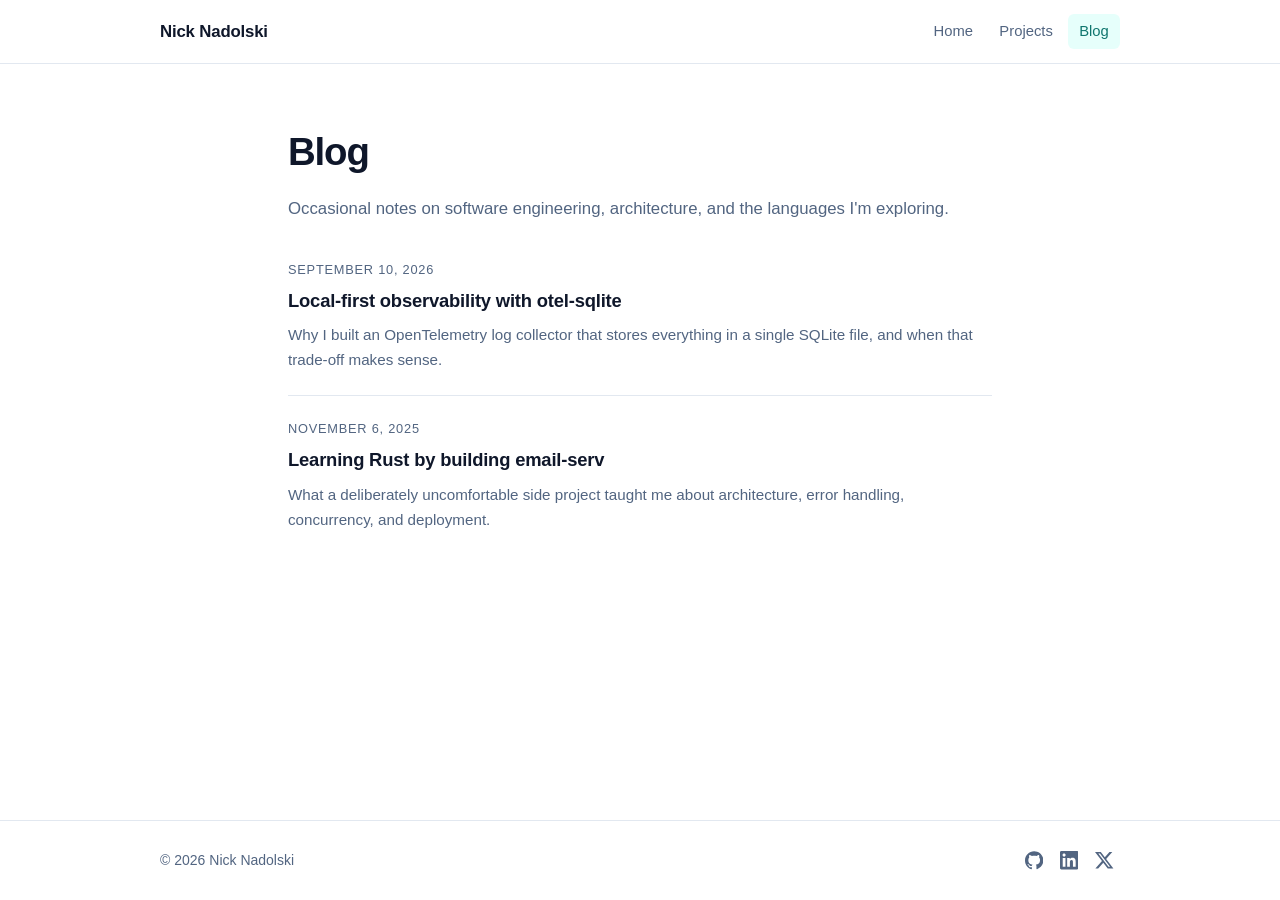
==== blogs.html @ 247a9c35 "Revamp site: framework-free design, projects and blog pages" ====
<!DOCTYPE html>
<html lang="en">

<head>
  <meta charset="UTF-8" />
  <meta name="viewport" content="width=device-width, initial-scale=1.0" />
  <title>Blog — Nick Nadolski</title>
  <meta name="description" content="Notes on software engineering, architecture, and the languages I'm exploring." />
  <link rel="icon" type="image/x-icon" href="favicon.ico" />
  <link rel="stylesheet" href="css/style.css" />
</head>

<body>
  <a class="skip-link" href="#main">Skip to content</a>

  <header class="site-header">
    <div class="container header-inner">
      <a class="brand" href="index.html">Nick Nadolski</a>
      <nav class="nav" aria-label="Main">
        <a href="index.html">Home</a>
        <a href="projects.html">Projects</a>
        <a href="blogs.html" aria-current="page">Blog</a>
      </nav>
    </div>
  </header>

  <main id="main">
    <div class="container-narrow">
      <header class="page-header">
        <h1>Blog</h1>
        <p>Occasional notes on software engineering, architecture, and the languages I'm exploring.</p>
      </header>

      <ul class="post-list">
        <li>
          <time datetime="2026-09-10">September 10, 2026</time>
          <h3><a href="blog/otel-sqlite-local-first-observability.html">Local-first observability with otel-sqlite</a></h3>
          <p>Why I built an OpenTelemetry log collector that stores everything in a single SQLite file, and when that
            trade-off makes sense.</p>
        </li>
        <li>
          <time datetime="2025-11-06">November 6, 2025</time>
          <h3><a href="blog/learning-rust-email-serv.html">Learning Rust by building email-serv</a></h3>
          <p>What a deliberately uncomfortable side project taught me about architecture, error handling, concurrency,
            and deployment.</p>
        </li>
      </ul>
    </div>
  </main>

  <footer class="site-footer">
    <div class="container footer-inner">
      <span>© <span data-year>2026</span> Nick Nadolski</span>
      <div class="social">
        <a href="https://github.com/nicknad" target="_blank" rel="noopener" aria-label="GitHub">
          <svg viewBox="0 0 24 24" aria-hidden="true">
            <path
              d="M12 .297c-6.63 0-12 5.373-12 12 0 5.303 3.438 9.8 8.205 11.385.6.113.82-.258.82-.577 0-.285-.01-1.04-.015-2.04-3.338.724-4.042-1.61-4.042-1.61C4.422 18.07 3.633 17.7 3.633 17.7c-1.087-.744.084-.729.084-.729 1.205.084 1.838 1.236 1.838 1.236 1.07 1.835 2.809 1.305 3.495.998.108-.776.417-1.305.76-1.605-2.665-.3-5.466-1.332-5.466-5.93 0-1.31.465-2.38 1.235-3.22-.135-.303-.54-1.523.105-3.176 0 0 1.005-.322 3.3 1.23.96-.267 1.98-.399 3-.405 1.02.006 2.04.138 3 .405 2.28-1.552 3.285-1.23 3.285-1.23.645 1.653.24 2.873.12 3.176.765.84 1.23 1.91 1.23 3.22 0 4.61-2.805 5.625-5.475 5.92.42.36.81 1.096.81 2.22 0 1.606-.015 2.896-.015 3.286 0 .315.21.69.825.57C20.565 22.092 24 17.592 24 12.297c0-6.627-5.373-12-12-12" />
          </svg>
        </a>
        <a href="https://www.linkedin.com/in/nick-nadolski-91697a120/" target="_blank" rel="noopener" aria-label="LinkedIn">
          <svg viewBox="0 0 24 24" aria-hidden="true">
            <path
              d="M20.447 20.452h-3.554v-5.569c0-1.328-.027-3.037-1.852-3.037-1.853 0-2.136 1.445-2.136 2.939v5.667H9.351V9h3.414v1.561h.046c.477-.9 1.637-1.85 3.37-1.85 3.601 0 4.267 2.37 4.267 5.455v6.286zM5.337 7.433c-1.144 0-2.063-.926-2.063-2.065 0-1.138.92-2.063 2.063-2.063 1.14 0 2.064.925 2.064 2.063 0 1.139-.925 2.065-2.064 2.065zm1.782 13.019H3.555V9h3.564v11.452zM22.225 0H1.771C.792 0 0 .774 0 1.729v20.542C0 23.227.792 24 1.771 24h20.451C23.2 24 24 23.227 24 22.271V1.729C24 .774 23.2 0 22.222 0h.003z" />
          </svg>
        </a>
        <a href="https://x.com/nick_nadolski" target="_blank" rel="noopener" aria-label="X">
          <svg viewBox="0 0 24 24" aria-hidden="true">
            <path
              d="M18.901 1.153h3.68l-8.04 9.19L24 22.846h-7.406l-5.8-7.584-6.638 7.584H.474l8.6-9.83L0 1.154h7.594l5.243 6.932ZM17.61 20.644h2.039L6.486 3.24H4.298Z" />
          </svg>
        </a>
      </div>
    </div>
  </footer>

  <script src="js/main.js"></script>
</body>

</html>
---- css/style.css ----
:root {
  color-scheme: light dark;
  --bg: #ffffff;
  --surface: #f8fafc;
  --text: #0f172a;
  --muted: #526581;
  --border: #e2e8f0;
  --accent: #0f766e;
  --accent-soft: #e6fffb;
  --button-text: #ffffff;
}

@media (prefers-color-scheme: dark) {
  :root {
    --bg: #0b1120;
    --surface: #111827;
    --text: #e5e7eb;
    --muted: #9ca3af;
    --border: #1f2937;
    --accent: #2dd4bf;
    --accent-soft: rgba(45, 212, 191, 0.12);
    --button-text: #04211e;
  }
}

* {
  box-sizing: border-box;
}

body {
  margin: 0;
  min-height: 100vh;
  display: flex;
  flex-direction: column;
  font-family: -apple-system, BlinkMacSystemFont, "Segoe UI", Roboto, "Helvetica Neue", Arial, sans-serif;
  font-size: 16px;
  line-height: 1.65;
  color: var(--text);
  background-color: var(--bg);
  -webkit-font-smoothing: antialiased;
}

main {
  flex: 1 0 auto;
}

a {
  color: var(--accent);
}

a:focus-visible {
  outline: 2px solid var(--accent);
  outline-offset: 2px;
  border-radius: 4px;
}

.skip-link {
  position: absolute;
  left: -9999px;
  top: 0;
  z-index: 20;
  padding: 0.5rem 1rem;
  background: var(--accent);
  color: var(--button-text);
  text-decoration: none;
  border-radius: 0 0 8px 0;
}

.skip-link:focus {
  left: 0;
}

.container {
  width: min(100% - 2.5rem, 60rem);
  margin-inline: auto;
}

.container-narrow {
  width: min(100% - 2.5rem, 44rem);
  margin-inline: auto;
}

.site-header {
  position: sticky;
  top: 0;
  z-index: 10;
  background: var(--bg);
  border-bottom: 1px solid var(--border);
}

.header-inner {
  display: flex;
  align-items: center;
  justify-content: space-between;
  flex-wrap: wrap;
  gap: 0.5rem 1.5rem;
  padding-block: 0.85rem;
}

.brand {
  font-size: 1.05rem;
  font-weight: 700;
  letter-spacing: -0.01em;
  color: var(--text);
  text-decoration: none;
}

.brand:hover {
  color: var(--accent);
}

.nav {
  display: flex;
  gap: 0.25rem;
}

.nav a {
  padding: 0.35rem 0.7rem;
  border-radius: 6px;
  color: var(--muted);
  font-size: 0.925rem;
  font-weight: 500;
  text-decoration: none;
}

.nav a:hover {
  color: var(--text);
  background: var(--surface);
}

.nav a[aria-current="page"] {
  color: var(--accent);
  background: var(--accent-soft);
}

.hero {
  padding-block: 4.5rem 3.5rem;
}

.eyebrow {
  margin: 0 0 0.75rem;
  color: var(--accent);
  font-size: 0.9rem;
  font-weight: 600;
  letter-spacing: 0.02em;
}

.hero h1 {
  margin: 0 0 1rem;
  font-size: clamp(2rem, 5vw, 2.75rem);
  line-height: 1.15;
  letter-spacing: -0.03em;
}

.lead {
  margin: 0 0 1rem;
  max-width: 42rem;
  font-size: 1.1rem;
  color: var(--muted);
}

.lead:last-of-type {
  margin-bottom: 0;
}

.actions {
  display: flex;
  flex-wrap: wrap;
  gap: 0.75rem;
  margin-top: 1.75rem;
}

.button {
  display: inline-block;
  padding: 0.6rem 1.1rem;
  border: 1px solid transparent;
  border-radius: 8px;
  background: var(--accent);
  color: var(--button-text);
  font-size: 0.925rem;
  font-weight: 600;
  text-decoration: none;
}

.button:hover {
  filter: brightness(1.08);
}

.button.secondary {
  background: transparent;
  border-color: var(--border);
  color: var(--text);
}

.button.secondary:hover {
  border-color: var(--accent);
  color: var(--accent);
}

.page-header {
  padding-block: 3.5rem 2.25rem;
}

.page-header h1 {
  margin: 0 0 0.75rem;
  font-size: clamp(1.9rem, 4.5vw, 2.4rem);
  letter-spacing: -0.03em;
}

.page-header p {
  margin: 0;
  max-width: 42rem;
  color: var(--muted);
  font-size: 1.05rem;
}

.section {
  padding-block: 2.75rem;
  border-top: 1px solid var(--border);
}

.hero + .section {
  border-top: none;
}

.section h2 {
  margin: 0 0 1.5rem;
  font-size: 1.3rem;
  letter-spacing: -0.015em;
}

.timeline {
  margin: 0;
  padding: 0;
  list-style: none;
}

.timeline li {
  padding: 0.9rem 0;
  border-bottom: 1px solid var(--border);
}

.timeline li:first-child {
  padding-top: 0;
}

.timeline li:last-child {
  padding-bottom: 0;
  border-bottom: none;
}

.timeline .role {
  font-weight: 600;
}

.timeline .meta {
  color: var(--muted);
  font-size: 0.9rem;
}

.project-grid {
  display: grid;
  grid-template-columns: repeat(auto-fill, minmax(15.5rem, 1fr));
  gap: 1rem;
}

.project-card {
  display: flex;
  flex-direction: column;
  gap: 0.6rem;
  padding: 1.15rem 1.25rem;
  background: var(--surface);
  border: 1px solid var(--border);
  border-radius: 10px;
  transition: border-color 0.15s ease, transform 0.15s ease;
}

.project-card:hover {
  border-color: var(--accent);
  transform: translateY(-1px);
}

.project-card h3 {
  margin: 0;
  font-size: 1rem;
  letter-spacing: -0.01em;
}

.project-card h3 a {
  color: var(--text);
  text-decoration: none;
}

.project-card h3 a:hover {
  color: var(--accent);
}

.project-card p {
  flex: 1;
  margin: 0;
  color: var(--muted);
  font-size: 0.925rem;
  line-height: 1.55;
}

.lang {
  display: inline-flex;
  align-items: center;
  gap: 0.45rem;
  color: var(--muted);
  font-size: 0.8rem;
}

.lang .dot {
  display: inline-block;
  width: 0.65rem;
  height: 0.65rem;
  border-radius: 50%;
}

.more {
  margin: 1.5rem 0 0;
  font-size: 0.925rem;
}

.more a {
  font-weight: 600;
  text-decoration: none;
}

.more a:hover {
  text-decoration: underline;
}

.post-list {
  margin: 0;
  padding: 0;
  list-style: none;
}

.post-list li {
  padding: 1.4rem 0;
  border-bottom: 1px solid var(--border);
}

.post-list li:first-child {
  padding-top: 0;
}

.post-list li:last-child {
  border-bottom: none;
}

.post-list time {
  display: block;
  color: var(--muted);
  font-size: 0.8rem;
  text-transform: uppercase;
  letter-spacing: 0.06em;
}

.post-list h3 {
  margin: 0.35rem 0 0.4rem;
  font-size: 1.15rem;
  letter-spacing: -0.01em;
}

.post-list h3 a {
  color: var(--text);
  text-decoration: none;
}

.post-list h3 a:hover {
  color: var(--accent);
}

.post-list p {
  margin: 0;
  color: var(--muted);
  font-size: 0.95rem;
}

.article {
  padding-block: 3.5rem 1rem;
}

.article-header {
  margin-bottom: 2rem;
}

.article-header h1 {
  margin: 0 0 0.6rem;
  font-size: clamp(1.75rem, 4vw, 2.25rem);
  line-height: 1.2;
  letter-spacing: -0.025em;
}

.article-meta {
  color: var(--muted);
  font-size: 0.9rem;
}

.article-content {
  font-size: 1.05rem;
}

.article-content h2 {
  margin: 2.25rem 0 0.75rem;
  font-size: 1.3rem;
  letter-spacing: -0.015em;
}

.article-content p,
.article-content ul {
  margin: 0 0 1.15rem;
}

.article-content ul {
  padding-left: 1.25rem;
}

.article-content li {
  margin-bottom: 0.4rem;
}

.article-content code {
  padding: 0.1em 0.35em;
  background: var(--surface);
  border: 1px solid var(--border);
  border-radius: 5px;
  font-family: ui-monospace, SFMono-Regular, "SF Mono", Menlo, Consolas, monospace;
  font-size: 0.875em;
}

.back {
  display: inline-block;
  margin-top: 2.5rem;
  font-size: 0.925rem;
  font-weight: 600;
  text-decoration: none;
}

.back:hover {
  text-decoration: underline;
}

.site-footer {
  margin-top: 3.5rem;
  padding-block: 1.5rem;
  border-top: 1px solid var(--border);
}

.footer-inner {
  display: flex;
  align-items: center;
  justify-content: space-between;
  flex-wrap: wrap;
  gap: 0.75rem 1.5rem;
  color: var(--muted);
  font-size: 0.875rem;
}

.social {
  display: flex;
  gap: 0.25rem;
}

.social a {
  display: inline-flex;
  padding: 0.4rem;
  border-radius: 6px;
  color: var(--muted);
}

.social a:hover {
  color: var(--text);
  background: var(--surface);
}

.social svg {
  width: 1.15rem;
  height: 1.15rem;
  fill: currentColor;
}
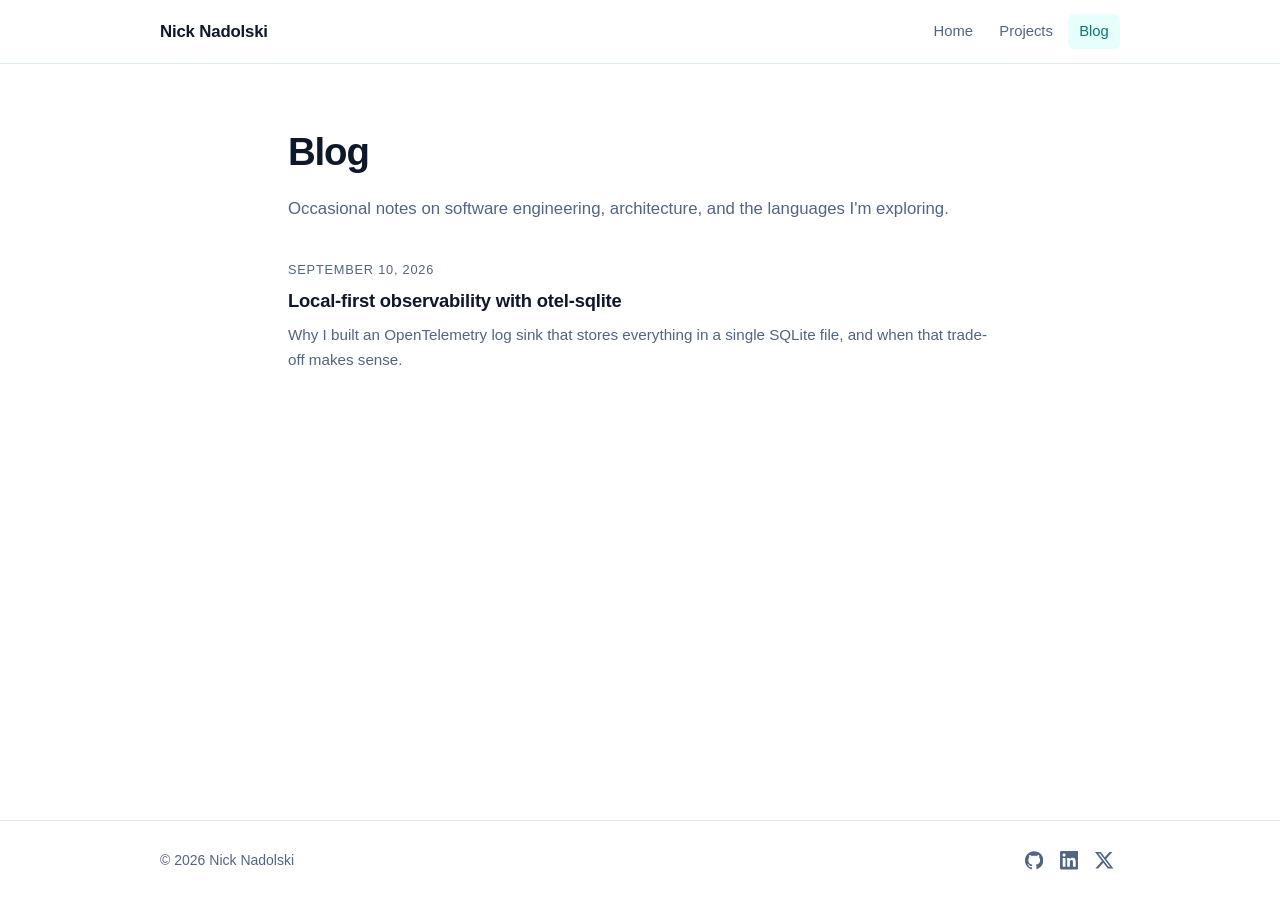
==== commit 7aa44b26: "Updated project list" ====
--- a/blogs.html
+++ b/blogs.html
@@ -34,15 +34,10 @@
       <ul class="post-list">
         <li>
           <time datetime="2026-09-10">September 10, 2026</time>
-          <h3><a href="blog/otel-sqlite-local-first-observability.html">Local-first observability with otel-sqlite</a></h3>
-          <p>Why I built an OpenTelemetry log collector that stores everything in a single SQLite file, and when that
+          <h3><a href="blog/otel-sqlite-local-first-observability.html">Local-first observability with otel-sqlite</a>
+          </h3>
+          <p>Why I built an OpenTelemetry log sink that stores everything in a single SQLite file, and when that
             trade-off makes sense.</p>
-        </li>
-        <li>
-          <time datetime="2025-11-06">November 6, 2025</time>
-          <h3><a href="blog/learning-rust-email-serv.html">Learning Rust by building email-serv</a></h3>
-          <p>What a deliberately uncomfortable side project taught me about architecture, error handling, concurrency,
-            and deployment.</p>
         </li>
       </ul>
     </div>
@@ -58,7 +53,8 @@
               d="M12 .297c-6.63 0-12 5.373-12 12 0 5.303 3.438 9.8 8.205 11.385.6.113.82-.258.82-.577 0-.285-.01-1.04-.015-2.04-3.338.724-4.042-1.61-4.042-1.61C4.422 18.07 3.633 17.7 3.633 17.7c-1.087-.744.084-.729.084-.729 1.205.084 1.838 1.236 1.838 1.236 1.07 1.835 2.809 1.305 3.495.998.108-.776.417-1.305.76-1.605-2.665-.3-5.466-1.332-5.466-5.93 0-1.31.465-2.38 1.235-3.22-.135-.303-.54-1.523.105-3.176 0 0 1.005-.322 3.3 1.23.96-.267 1.98-.399 3-.405 1.02.006 2.04.138 3 .405 2.28-1.552 3.285-1.23 3.285-1.23.645 1.653.24 2.873.12 3.176.765.84 1.23 1.91 1.23 3.22 0 4.61-2.805 5.625-5.475 5.92.42.36.81 1.096.81 2.22 0 1.606-.015 2.896-.015 3.286 0 .315.21.69.825.57C20.565 22.092 24 17.592 24 12.297c0-6.627-5.373-12-12-12" />
           </svg>
         </a>
-        <a href="https://www.linkedin.com/in/nick-nadolski-91697a120/" target="_blank" rel="noopener" aria-label="LinkedIn">
+        <a href="https://www.linkedin.com/in/nick-nadolski-91697a120/" target="_blank" rel="noopener"
+          aria-label="LinkedIn">
           <svg viewBox="0 0 24 24" aria-hidden="true">
             <path
               d="M20.447 20.452h-3.554v-5.569c0-1.328-.027-3.037-1.852-3.037-1.853 0-2.136 1.445-2.136 2.939v5.667H9.351V9h3.414v1.561h.046c.477-.9 1.637-1.85 3.37-1.85 3.601 0 4.267 2.37 4.267 5.455v6.286zM5.337 7.433c-1.144 0-2.063-.926-2.063-2.065 0-1.138.92-2.063 2.063-2.063 1.14 0 2.064.925 2.064 2.063 0 1.139-.925 2.065-2.064 2.065zm1.782 13.019H3.555V9h3.564v11.452zM22.225 0H1.771C.792 0 0 .774 0 1.729v20.542C0 23.227.792 24 1.771 24h20.451C23.2 24 24 23.227 24 22.271V1.729C24 .774 23.2 0 22.222 0h.003z" />
@@ -77,4 +73,4 @@
   <script src="js/main.js"></script>
 </body>
 
-</html>
+</html>
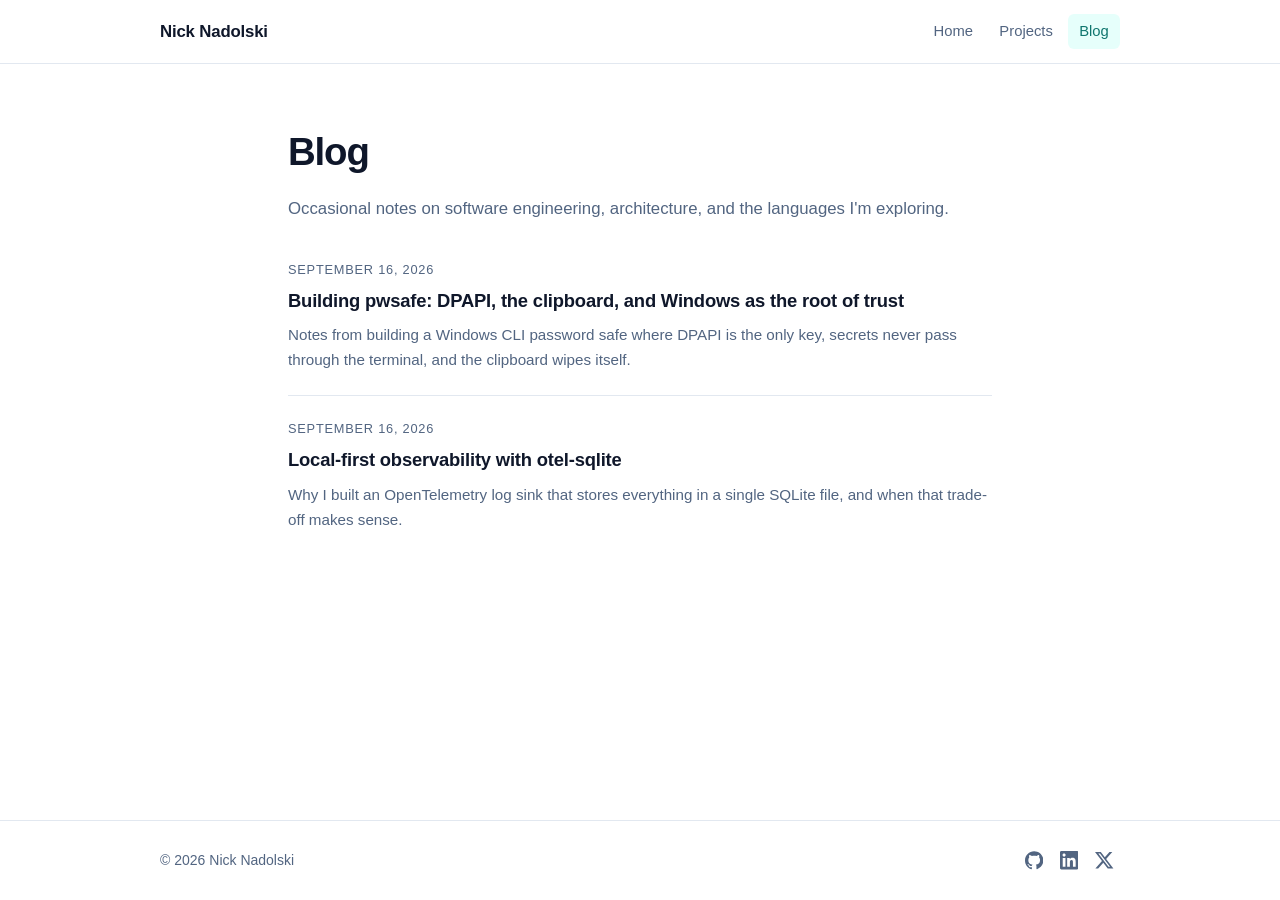
==== commit 25191882: "Add pwsafe blog post" ====
--- a/blogs.html
+++ b/blogs.html
@@ -33,7 +33,14 @@
 
       <ul class="post-list">
         <li>
-          <time datetime="2026-09-10">September 10, 2026</time>
+          <time datetime="2026-09-16">September 16, 2026</time>
+          <h3><a href="blog/pwsafe-dpapi-clipboard-trust.html">Building pwsafe: DPAPI, the clipboard, and Windows as
+              the root of trust</a></h3>
+          <p>Notes from building a Windows CLI password safe where DPAPI is the only key, secrets never pass through the
+            terminal, and the clipboard wipes itself.</p>
+        </li>
+        <li>
+          <time datetime="2026-09-16">September 16, 2026</time>
           <h3><a href="blog/otel-sqlite-local-first-observability.html">Local-first observability with otel-sqlite</a>
           </h3>
           <p>Why I built an OpenTelemetry log sink that stores everything in a single SQLite file, and when that
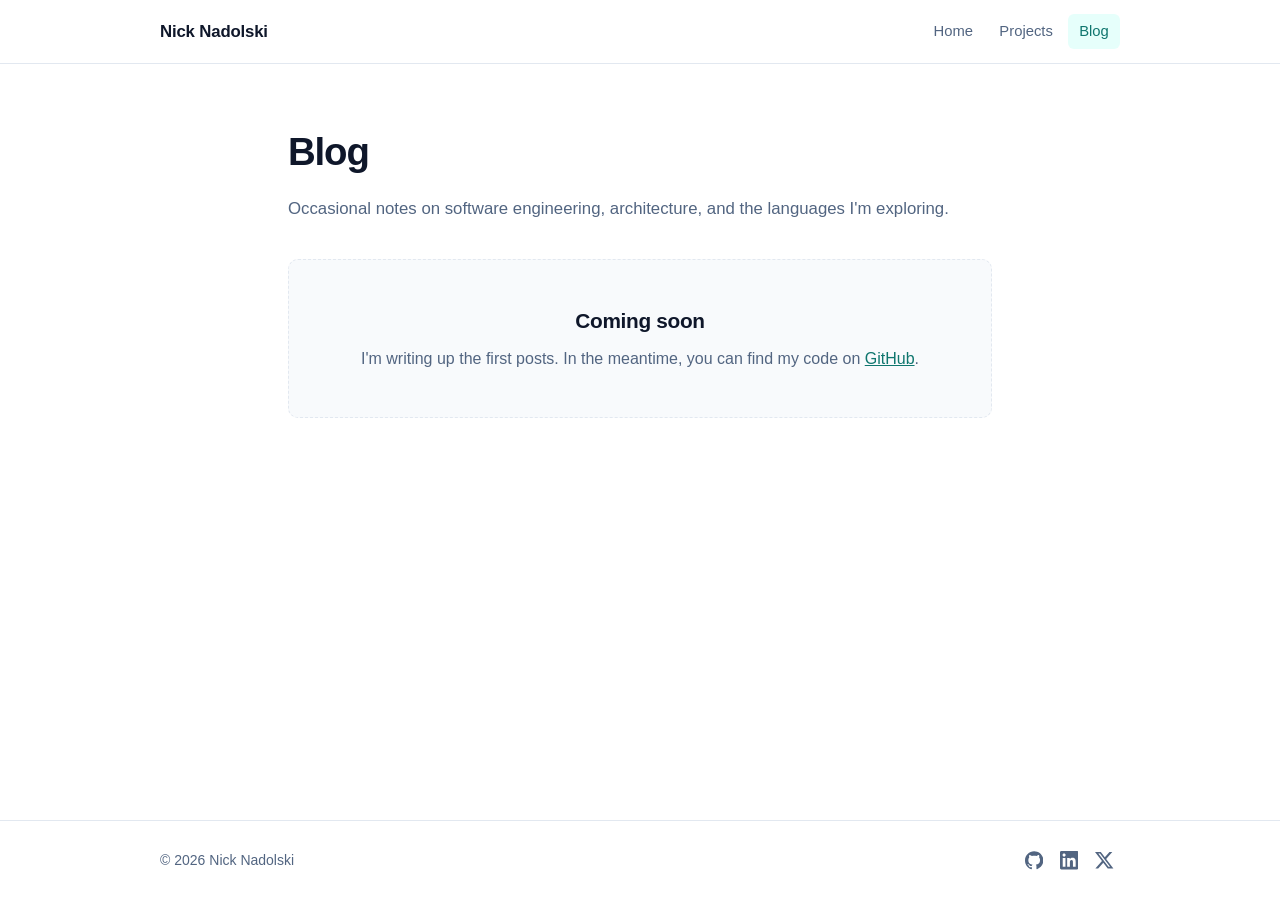
==== commit 92717b9e: "Update project list to pinned repos, replace blog with coming soon" ====
--- a/blogs.html
+++ b/blogs.html
@@ -31,22 +31,12 @@
         <p>Occasional notes on software engineering, architecture, and the languages I'm exploring.</p>
       </header>
 
-      <ul class="post-list">
-        <li>
-          <time datetime="2026-09-16">September 16, 2026</time>
-          <h3><a href="blog/pwsafe-dpapi-clipboard-trust.html">Building pwsafe: DPAPI, the clipboard, and Windows as
-              the root of trust</a></h3>
-          <p>Notes from building a Windows CLI password safe where DPAPI is the only key, secrets never pass through the
-            terminal, and the clipboard wipes itself.</p>
-        </li>
-        <li>
-          <time datetime="2026-09-16">September 16, 2026</time>
-          <h3><a href="blog/otel-sqlite-local-first-observability.html">Local-first observability with otel-sqlite</a>
-          </h3>
-          <p>Why I built an OpenTelemetry log sink that stores everything in a single SQLite file, and when that
-            trade-off makes sense.</p>
-        </li>
-      </ul>
+      <div class="empty-state">
+        <h2>Coming soon</h2>
+        <p>I'm writing up the first posts. In the meantime, you can find my code on
+          <a href="https://github.com/nicknad" target="_blank" rel="noopener">GitHub</a>.
+        </p>
+      </div>
     </div>
   </main>
 
--- a/css/style.css
+++ b/css/style.css
@@ -380,6 +380,25 @@
   font-size: 0.95rem;
 }
 
+.empty-state {
+  padding: 2.75rem 1.5rem;
+  text-align: center;
+  background: var(--surface);
+  border: 1px dashed var(--border);
+  border-radius: 10px;
+}
+
+.empty-state h2 {
+  margin: 0 0 0.5rem;
+  font-size: 1.3rem;
+  letter-spacing: -0.015em;
+}
+
+.empty-state p {
+  margin: 0;
+  color: var(--muted);
+}
+
 .article {
   padding-block: 3.5rem 1rem;
 }
